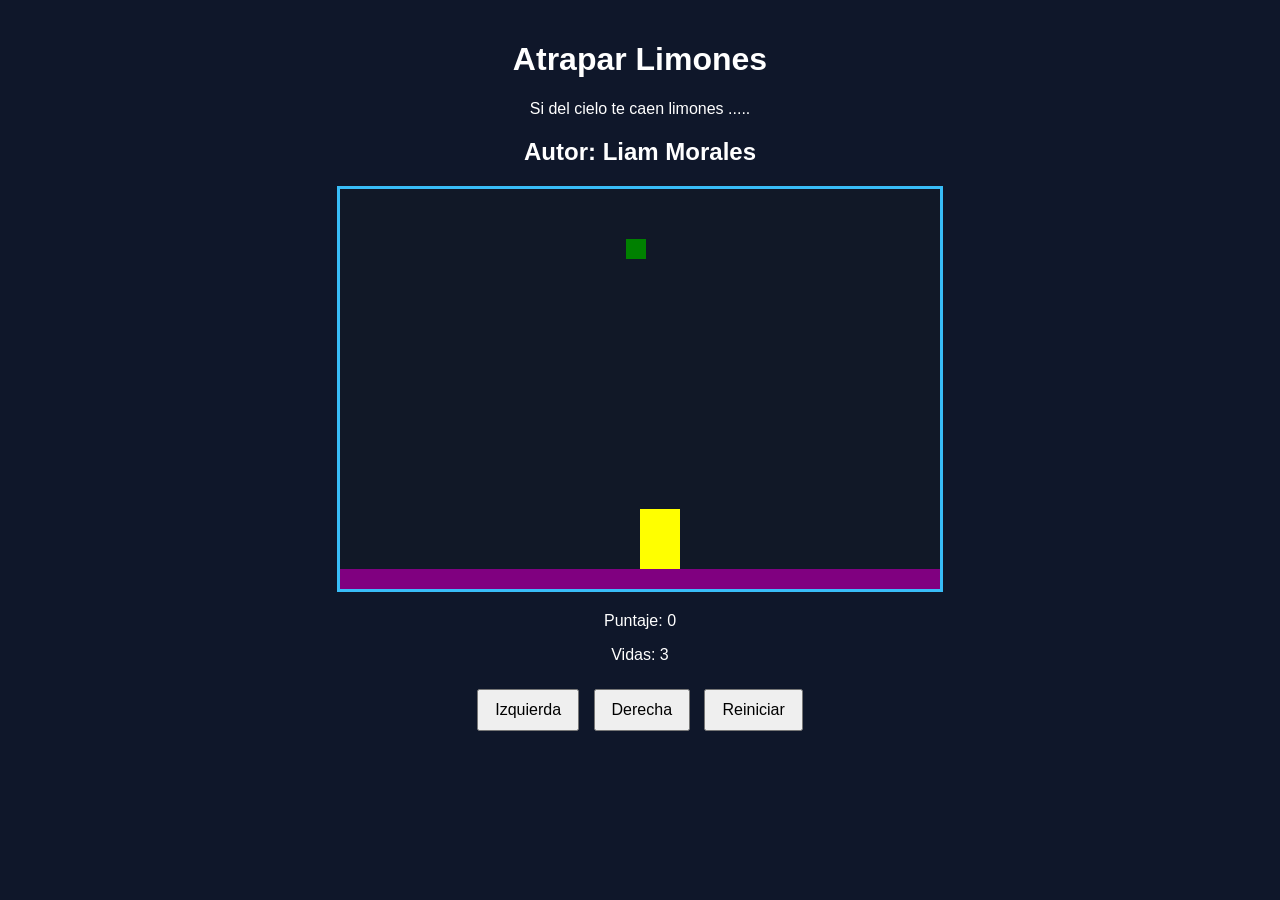
==== index.html @ af38f266 "renombre html principal" ====
<!DOCTYPE html>
<html>
<head>
  <title>Caza Estrellas</title>
  <link rel="stylesheet" href="limones.css"/>
  <script src="utils.js"></script>

</head>
<body onload="iniciar()">
  <div class="contenedor">
    <h1>Atrapar Limones</h1>
    <p>Si del cielo te caen limones ..... </p>
    <h2>Autor: Liam Morales</h2>
    <canvas id="areaJuego" width="600" height="400"></canvas>
    <div class="panel">
      <p>Puntaje: <span id="txtPuntaje">0</span></p>
      <p>Vidas: <span id="txtVidas">3</span></p>
    </div>
    <div class="botones">
      <button onclick="moverIzquierda()">Izquierda</button>
      <button onclick="moverDerecha()">Derecha</button>
      <button onclick="reiniciar()">Reiniciar</button>
    </div>
  </div>
  <script src="limones.js"></script>
</body>
</html>
---- limones.css ----
body {
  font-family: Arial, sans-serif;
  background-color: #0f172a;
  color: white;
  text-align: center;
  margin: 0;
  padding: 20px;
}

.contenedor {
  max-width: 800px;
  margin: 0 auto;
}

canvas {
  background-color: #111827;
  border: 3px solid #38bdf8;
  display: block;
  margin: 20px auto;
}

.panel {
  margin: 20px 0;
}

.botones button {
  margin: 5px;
  padding: 10px 16px;
  font-size: 16px;
  cursor: pointer;
}
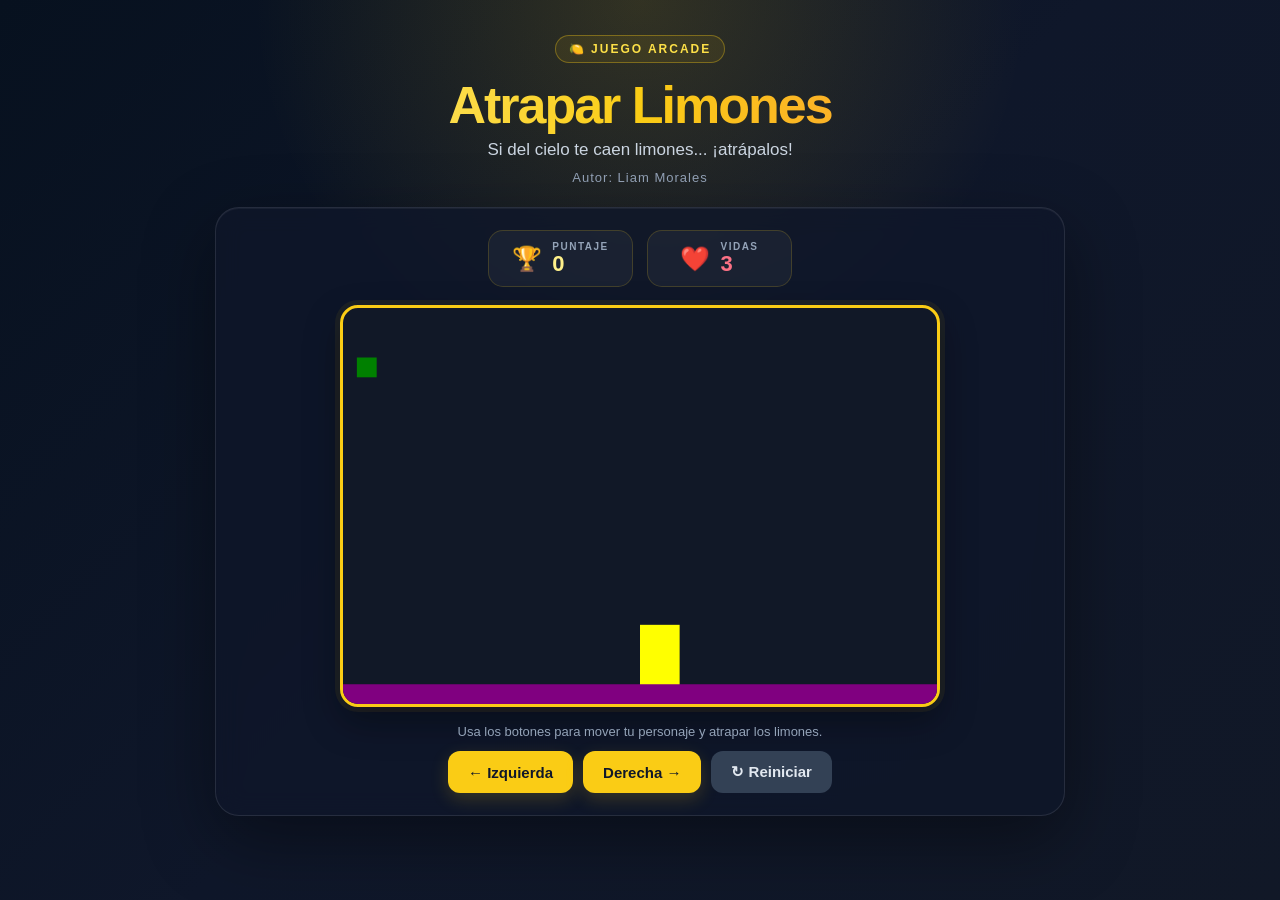
==== commit 852cf571: "mejoras visuales con ChatGPT" ====
--- a/index.html
+++ b/index.html
@@ -4,24 +4,73 @@
   <title>Caza Estrellas</title>
   <link rel="stylesheet" href="limones.css"/>
   <script src="utils.js"></script>
+</head>
 
-</head>
 <body onload="iniciar()">
+
   <div class="contenedor">
-    <h1>Atrapar Limones</h1>
-    <p>Si del cielo te caen limones ..... </p>
-    <h2>Autor: Liam Morales</h2>
-    <canvas id="areaJuego" width="600" height="400"></canvas>
-    <div class="panel">
-      <p>Puntaje: <span id="txtPuntaje">0</span></p>
-      <p>Vidas: <span id="txtVidas">3</span></p>
-    </div>
-    <div class="botones">
-      <button onclick="moverIzquierda()">Izquierda</button>
-      <button onclick="moverDerecha()">Derecha</button>
-      <button onclick="reiniciar()">Reiniciar</button>
-    </div>
+
+    <header class="encabezado">
+      <div class="etiqueta">🍋 JUEGO ARCADE</div>
+
+      <h1>Atrapar Limones</h1>
+
+      <p>Si del cielo te caen limones... ¡atrápalos!</p>
+
+      <h2>Autor: Liam Morales</h2>
+    </header>
+
+    <main class="zona-juego">
+
+      <div class="barra-superior">
+
+        <div class="indicador">
+          <span class="icono">🏆</span>
+
+          <div>
+            <span class="etiqueta-indicador">PUNTAJE</span>
+            <strong id="txtPuntaje">0</strong>
+          </div>
+        </div>
+
+        <div class="indicador vidas">
+          <span class="icono">❤️</span>
+
+          <div>
+            <span class="etiqueta-indicador">VIDAS</span>
+            <strong id="txtVidas">3</strong>
+          </div>
+        </div>
+
+      </div>
+
+      <canvas id="areaJuego" width="600" height="400"></canvas>
+
+      <div class="panel">
+        <p>Usa los botones para mover tu personaje y atrapar los limones.</p>
+      </div>
+
+      <div class="botones">
+
+        <button class="btn-movimiento" onclick="moverIzquierda()">
+          ← Izquierda
+        </button>
+
+        <button class="btn-movimiento" onclick="moverDerecha()">
+          Derecha →
+        </button>
+
+        <button class="btn-reiniciar" onclick="reiniciar()">
+          ↻ Reiniciar
+        </button>
+
+      </div>
+
+    </main>
+
   </div>
+
   <script src="limones.js"></script>
+
 </body>
 </html>
--- a/limones.css
+++ b/limones.css
@@ -1,31 +1,334 @@
+* {
+  box-sizing: border-box;
+}
+
 body {
-  font-family: Arial, sans-serif;
-  background-color: #0f172a;
-  color: white;
+  font-family: Arial, Helvetica, sans-serif;
+
+  background:
+    radial-gradient(
+      circle at 50% 0%,
+      rgba(250, 204, 21, 0.16),
+      transparent 35%
+    ),
+    linear-gradient(
+      135deg,
+      #07111f 0%,
+      #0f172a 50%,
+      #111827 100%
+    );
+
+  color: #f8fafc;
   text-align: center;
+
   margin: 0;
-  padding: 20px;
-}
+  padding: 35px 20px;
+
+  min-height: 100vh;
+}
+
+
+/* CONTENEDOR PRINCIPAL */
 
 .contenedor {
-  max-width: 800px;
+  width: min(850px, 100%);
   margin: 0 auto;
 }
 
+
+/* ENCABEZADO */
+
+.encabezado {
+  margin-bottom: 22px;
+}
+
+.encabezado .etiqueta {
+  display: inline-block;
+
+  padding: 6px 13px;
+
+  border: 1px solid rgba(250, 204, 21, 0.35);
+  border-radius: 999px;
+
+  background: rgba(250, 204, 21, 0.08);
+
+  color: #fde047;
+
+  font-size: 12px;
+  font-weight: 800;
+
+  letter-spacing: 2px;
+}
+
+h1 {
+  margin: 12px 0 5px;
+
+  font-size: clamp(34px, 6vw, 52px);
+
+  font-weight: 900;
+
+  letter-spacing: -2px;
+
+  background: linear-gradient(
+    90deg,
+    #fef08a,
+    #facc15,
+    #fb923c
+  );
+
+  -webkit-background-clip: text;
+  background-clip: text;
+
+  color: transparent;
+}
+
+.encabezado p {
+  margin: 0;
+
+  color: #cbd5e1;
+
+  font-size: 17px;
+}
+
+.encabezado h2 {
+  margin: 10px 0 0;
+
+  color: #94a3b8;
+
+  font-size: 13px;
+  font-weight: 500;
+
+  letter-spacing: 1px;
+}
+
+
+/* ZONA DEL JUEGO */
+
+.zona-juego {
+  padding: 22px;
+
+  border: 1px solid rgba(255, 255, 255, 0.1);
+
+  border-radius: 24px;
+
+  background: rgba(15, 23, 42, 0.78);
+
+  box-shadow:
+    0 24px 70px rgba(0, 0, 0, 0.4),
+    inset 0 1px 0 rgba(255, 255, 255, 0.05);
+
+  backdrop-filter: blur(12px);
+}
+
+
+/* PUNTAJE Y VIDAS */
+
+.barra-superior {
+  display: flex;
+
+  justify-content: center;
+
+  gap: 14px;
+
+  margin-bottom: 18px;
+}
+
+.indicador {
+  min-width: 145px;
+
+  display: flex;
+
+  align-items: center;
+
+  justify-content: center;
+
+  gap: 10px;
+
+  padding: 10px 18px;
+
+  border: 1px solid rgba(250, 204, 21, 0.18);
+
+  border-radius: 15px;
+
+  background: rgba(255, 255, 255, 0.045);
+
+  text-align: left;
+}
+
+.indicador .icono {
+  font-size: 24px;
+}
+
+.indicador div {
+  display: flex;
+
+  flex-direction: column;
+}
+
+.etiqueta-indicador {
+  color: #94a3b8;
+
+  font-size: 10px;
+
+  font-weight: 800;
+
+  letter-spacing: 1.5px;
+}
+
+.indicador strong {
+  color: #fef08a;
+
+  font-size: 22px;
+
+  line-height: 1.1;
+}
+
+.vidas strong {
+  color: #fb7185;
+}
+
+
+/* CANVAS */
+
 canvas {
-  background-color: #111827;
-  border: 3px solid #38bdf8;
+  width: min(600px, 100%);
+
+  height: auto;
+
+  background: #111827;
+
+  border: 3px solid #facc15;
+
+  border-radius: 18px;
+
   display: block;
-  margin: 20px auto;
-}
+
+  margin: 0 auto;
+
+  box-shadow:
+    0 0 0 5px rgba(250, 204, 21, 0.06),
+    0 15px 35px rgba(0, 0, 0, 0.35);
+}
+
+
+/* TEXTO INFORMATIVO */
 
 .panel {
-  margin: 20px 0;
+  margin: 17px 0 12px;
+}
+
+.panel p {
+  margin: 0;
+
+  color: #94a3b8;
+
+  font-size: 13px;
+}
+
+
+/* BOTONES */
+
+.botones {
+  display: flex;
+
+  justify-content: center;
+
+  flex-wrap: wrap;
+
+  gap: 10px;
 }
 
 .botones button {
-  margin: 5px;
-  padding: 10px 16px;
-  font-size: 16px;
+  border: 0;
+
+  border-radius: 12px;
+
+  margin: 0;
+
+  padding: 12px 20px;
+
+  font-size: 15px;
+
+  font-weight: 800;
+
+  color: #0f172a;
+
+  background: #facc15;
+
   cursor: pointer;
+
+  box-shadow:
+    0 6px 18px rgba(250, 204, 21, 0.18);
+
+  transition:
+    transform 0.15s ease,
+    filter 0.15s ease,
+    box-shadow 0.15s ease;
+}
+
+.botones button:hover {
+  transform: translateY(-2px);
+
+  filter: brightness(1.08);
+
+  box-shadow:
+    0 9px 24px rgba(250, 204, 21, 0.28);
+}
+
+.botones button:active {
+  transform: translateY(1px);
+}
+
+
+/* BOTÓN REINICIAR */
+
+.botones .btn-reiniciar {
+  color: #e2e8f0;
+
+  background: #334155;
+
+  box-shadow: none;
+}
+
+.botones .btn-reiniciar:hover {
+  background: #475569;
+
+  box-shadow: none;
+}
+
+
+/* RESPONSIVE */
+
+@media (max-width: 650px) {
+
+  body {
+    padding: 20px 10px;
+  }
+
+  .zona-juego {
+    padding: 15px;
+
+    border-radius: 18px;
+  }
+
+  .barra-superior {
+    gap: 8px;
+  }
+
+  .indicador {
+    min-width: 0;
+
+    flex: 1;
+
+    padding: 9px 12px;
+  }
+
+  .indicador .icono {
+    font-size: 20px;
+  }
+
+  .botones button {
+    flex: 1 1 140px;
+  }
+
 }
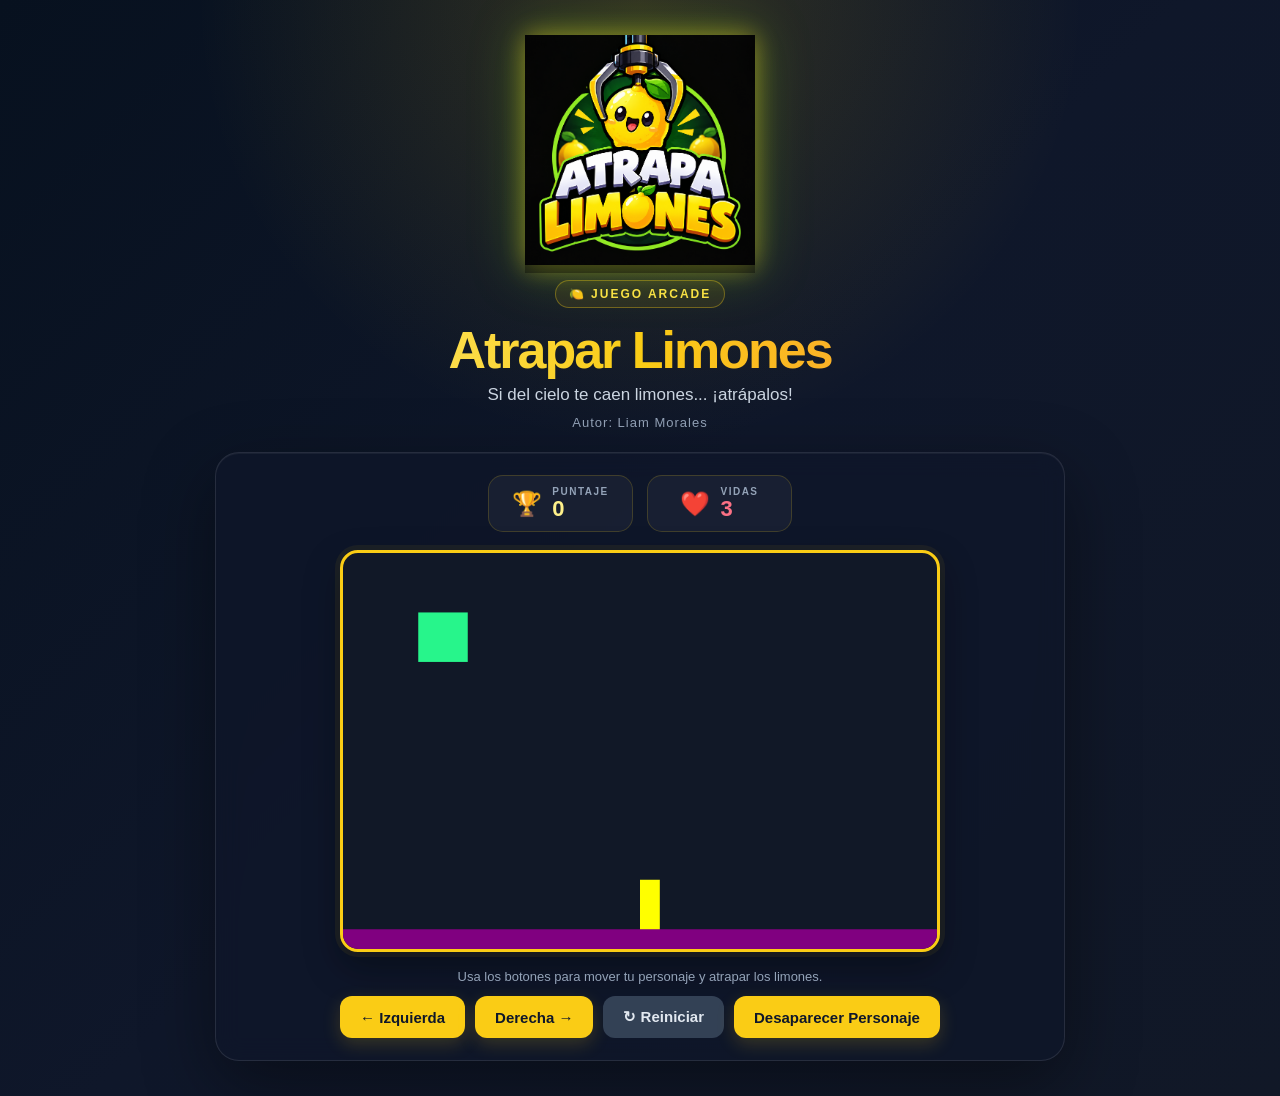
==== commit 85820ee1: "Cambiar el tamaño y color del personaje y comida asi como la alerta de GAME OVER y crear un boton y " ====
--- a/index.html
+++ b/index.html
@@ -11,6 +11,7 @@
   <div class="contenedor">
 
     <header class="encabezado">
+      <img src="limon.png" class="logo" alt="Logo del juego"/>
       <div class="etiqueta">🍋 JUEGO ARCADE</div>
 
       <h1>Atrapar Limones</h1>
@@ -63,6 +64,9 @@
         <button class="btn-reiniciar" onclick="reiniciar()">
           ↻ Reiniciar
         </button>
+        <button onclick="desaparecerPersonaje()">
+          Desaparecer Personaje
+        </button>
 
       </div>
 
--- a/limones.css
+++ b/limones.css
@@ -331,4 +331,39 @@
     flex: 1 1 140px;
   }
 
-}+}
+
+/* =========================
+   LOGO DEL JUEGO
+   ========================= */
+
+.logo {
+  display: block;
+  width: 230px;
+  height: 230px;
+  object-fit: contain;
+
+  margin: 0 auto 15px;
+
+  /* Hace que destaque sobre el fondo */
+  filter:
+    drop-shadow(0 8px 0 rgba(0, 0, 0, 0.35))
+    drop-shadow(0 0 12px rgba(255, 221, 40, 0.45))
+    drop-shadow(0 0 25px rgba(126, 255, 0, 0.25));
+
+  /* Transición suave */
+  transition:
+    transform 0.3s ease,
+    filter 0.3s ease;
+}
+
+/* Efecto al pasar el mouse */
+.logo:hover {
+  transform: translateY(-5px) scale(1.04);
+
+  filter:
+    drop-shadow(0 10px 0 rgba(0, 0, 0, 0.35))
+    drop-shadow(0 0 18px rgba(255, 221, 40, 0.75))
+    drop-shadow(0 0 35px rgba(126, 255, 0, 0.45));
+}
+
